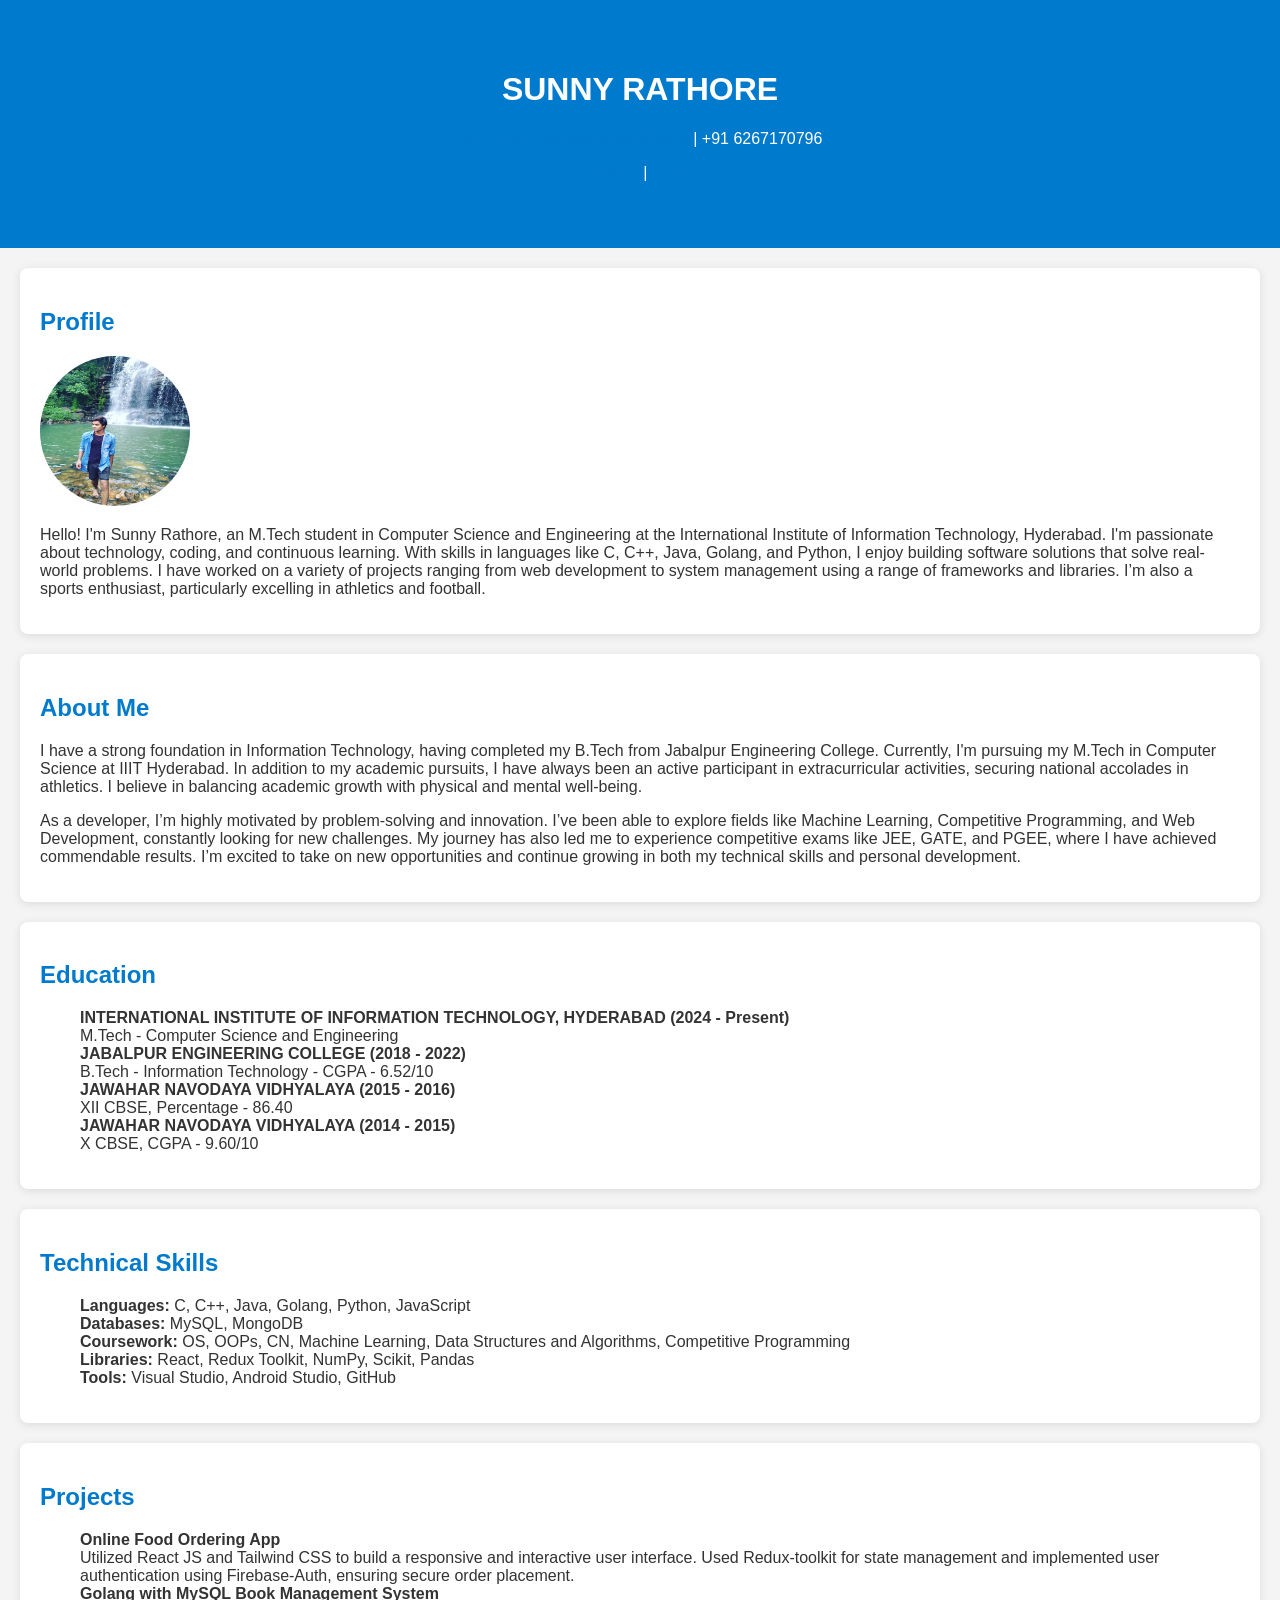
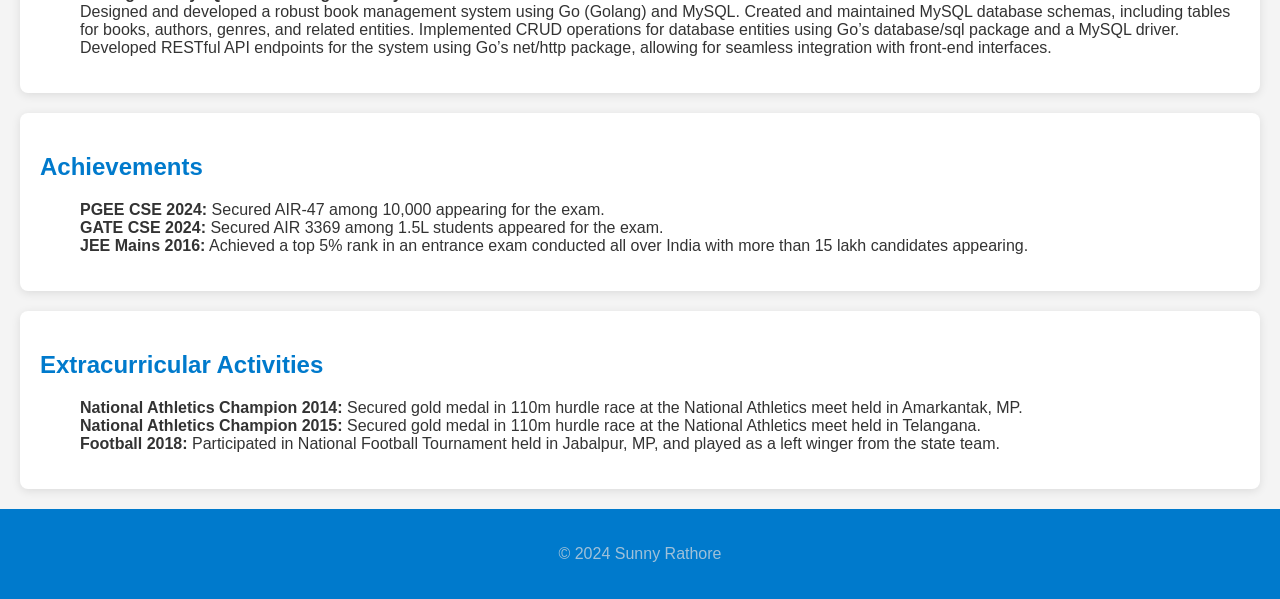
==== index.html @ d525d4cb "Update index.html" ====
<!DOCTYPE html>
<html lang="en">
<head>
    <meta charset="UTF-8">
    <meta name="viewport" content="width=device-width, initial-scale=1.0">
    <title>Sunny Rathore</title>
    <link rel="stylesheet" href="styles.css">
</head>
<body>
    <header>
        <h1>SUNNY RATHORE</h1>
        <p><a href="mailto:sunny.rathore@students.iiit.ac.in">sunny.rathore@students.iiit.ac.in</a> | +91 6267170796</p>
        <p><a href="https://linkedin.com/in/sunny-rathore">LinkedIn</a> | <a href="https://github.com/sinaatalay/rendercv">GitHub</a></p>
    </header>

    <section id="profile">
        <h2>Profile</h2>
        <img src="assets/profile pic.jpeg" alt="Profile Picture" class="profile-pic">
        <p>Hello! I'm Sunny Rathore, an M.Tech student in Computer Science and Engineering at the International Institute of Information Technology, Hyderabad. I'm passionate about technology, coding, and continuous learning. With skills in languages like C, C++, Java, Golang, and Python, I enjoy building software solutions that solve real-world problems. I have worked on a variety of projects ranging from web development to system management using a range of frameworks and libraries. I’m also a sports enthusiast, particularly excelling in athletics and football. </p>
    </section>

    <section>
        <h2>About Me</h2>
        <p>I have a strong foundation in Information Technology, having completed my B.Tech from Jabalpur Engineering College. Currently, I'm pursuing my M.Tech in Computer Science at IIIT Hyderabad. In addition to my academic pursuits, I have always been an active participant in extracurricular activities, securing national accolades in athletics. I believe in balancing academic growth with physical and mental well-being.</p>
        <p>As a developer, I’m highly motivated by problem-solving and innovation. I’ve been able to explore fields like Machine Learning, Competitive Programming, and Web Development, constantly looking for new challenges. My journey has also led me to experience competitive exams like JEE, GATE, and PGEE, where I have achieved commendable results. I’m excited to take on new opportunities and continue growing in both my technical skills and personal development.</p>
    </section>

    <section>
        <h2>Education</h2>
        <ul>
            <li><strong>INTERNATIONAL INSTITUTE OF INFORMATION TECHNOLOGY, HYDERABAD (2024 - Present)</strong><br>
            M.Tech - Computer Science and Engineering</li>
            <li><strong>JABALPUR ENGINEERING COLLEGE (2018 - 2022)</strong><br>
            B.Tech - Information Technology - CGPA - 6.52/10</li>
            <li><strong>JAWAHAR NAVODAYA VIDHYALAYA (2015 - 2016)</strong><br>
            XII CBSE, Percentage - 86.40</li>
            <li><strong>JAWAHAR NAVODAYA VIDHYALAYA (2014 - 2015)</strong><br>
            X CBSE, CGPA - 9.60/10</li>
        </ul>
    </section>

    <section>
        <h2>Technical Skills</h2>
        <ul>
            <li><strong>Languages:</strong> C, C++, Java, Golang, Python, JavaScript</li>
            <li><strong>Databases:</strong> MySQL, MongoDB</li>
            <li><strong>Coursework:</strong> OS, OOPs, CN, Machine Learning, Data Structures and Algorithms, Competitive Programming</li>
            <li><strong>Libraries:</strong> React, Redux Toolkit, NumPy, Scikit, Pandas</li>
            <li><strong>Tools:</strong> Visual Studio, Android Studio, GitHub</li>
        </ul>
    </section>

    <section>
        <h2>Projects</h2>
        <ul>
            <li><strong>Online Food Ordering App</strong><br>
            Utilized React JS and Tailwind CSS to build a responsive and interactive user interface. Used Redux-toolkit for state management and implemented user authentication using Firebase-Auth, ensuring secure order placement.</li>
            <li><strong>Golang with MySQL Book Management System</strong><br>
            Designed and developed a robust book management system using Go (Golang) and MySQL. Created and maintained MySQL database schemas, including tables for books, authors, genres, and related entities. Implemented CRUD operations for database entities using Go’s database/sql package and a MySQL driver. Developed RESTful API endpoints for the system using Go’s net/http package, allowing for seamless integration with front-end interfaces.</li>
        </ul>
    </section>

    <section>
        <h2>Achievements</h2>
        <ul>
            <li><strong>PGEE CSE 2024:</strong> Secured AIR-47 among 10,000 appearing for the exam.</li>
            <li><strong>GATE CSE 2024:</strong> Secured AIR 3369 among 1.5L students appeared for the exam.</li>
            <li><strong>JEE Mains 2016:</strong> Achieved a top 5% rank in an entrance exam conducted all over India with more than 15 lakh candidates appearing.</li>
        </ul>
    </section>

    <section>
        <h2>Extracurricular Activities</h2>
        <ul>
            <li><strong>National Athletics Champion 2014:</strong> Secured gold medal in 110m hurdle race at the National Athletics meet held in Amarkantak, MP.</li>
            <li><strong>National Athletics Champion 2015:</strong> Secured gold medal in 110m hurdle race at the National Athletics meet held in Telangana.</li>
            <li><strong>Football 2018:</strong> Participated in National Football Tournament held in Jabalpur, MP, and played as a left winger from the state team.</li>
        </ul>
    </section>

    <footer>
        <p>&copy; 2024 Sunny Rathore</p>
    </footer>
</body>
</html>
---- styles.css ----
body {
    font-family: Arial, sans-serif;
    margin: 0;
    padding: 0;
    background-color: #f4f4f4;
    color: #333;
  }
  
  header {
    text-align: center;
    padding: 50px;
    background-color: #007acc;
    color: white;
  }
  
  .profile-pic {
    width: 150px;
    height: 150px;
    border-radius: 50%;
  }
  
  section {
    padding: 20px;
    margin: 20px;
    background-color: white;
    border-radius: 8px;
    box-shadow: 0 2px 10px rgba(0, 0, 0, 0.1);
  }
  
  h2 {
    color: #007acc;
  }
  
  ul {
    list-style-type: none;
  }
  
  a {
    color: #007acc;
    text-decoration: none;
  }
  
  a:hover {
    text-decoration: underline;
  }
  
  footer {
    text-align: center;
    padding: 20px;
    background-color: #007acc;
    color: rgb(159, 193, 217);
  }
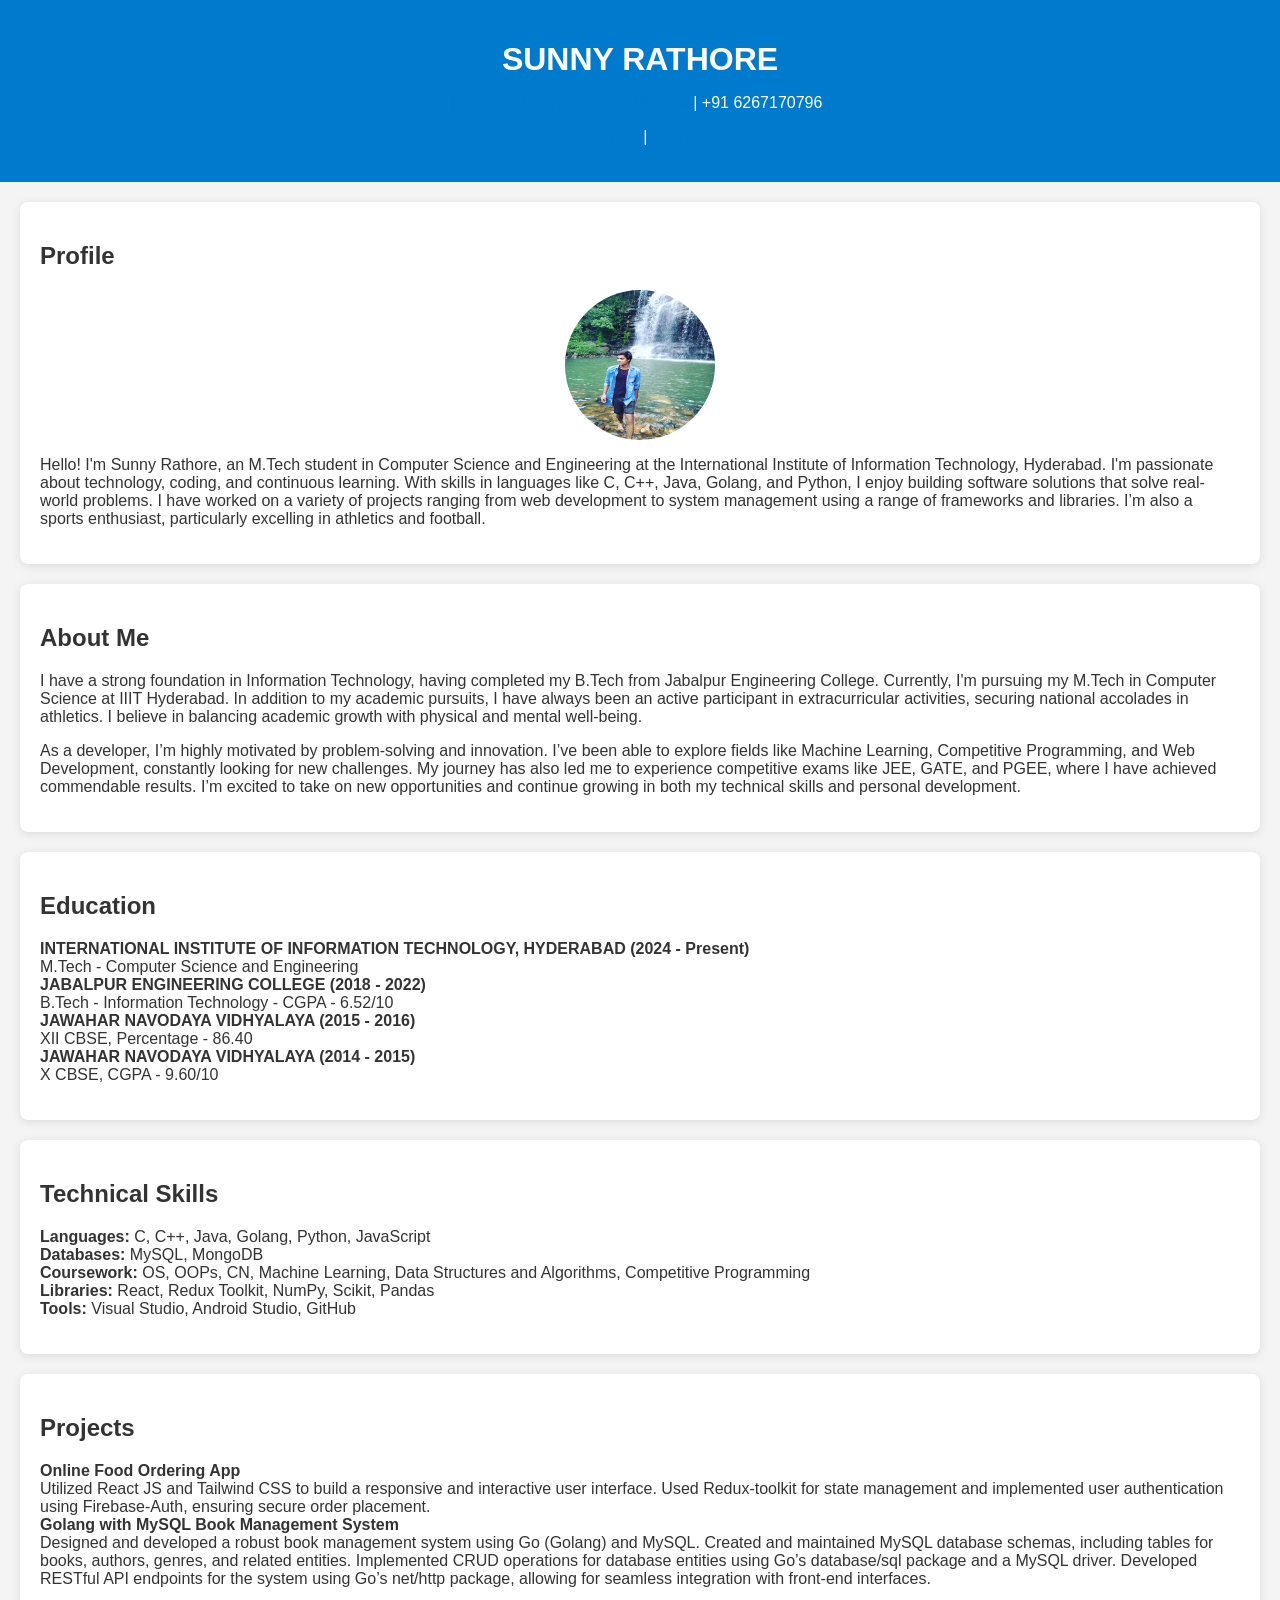
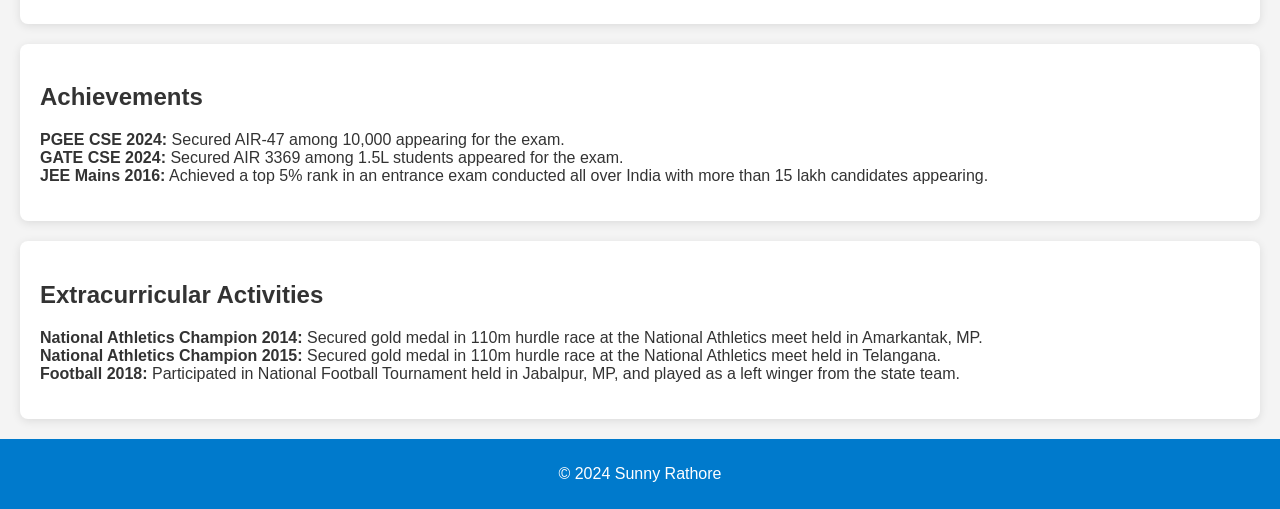
==== commit 5e66d6b0: "Update index.html" ====
--- a/index.html
+++ b/index.html
@@ -10,7 +10,7 @@
     <header>
         <h1>SUNNY RATHORE</h1>
         <p><a href="mailto:sunny.rathore@students.iiit.ac.in">sunny.rathore@students.iiit.ac.in</a> | +91 6267170796</p>
-        <p><a href="https://linkedin.com/in/sunny-rathore">LinkedIn</a> | <a href="https://github.com/sinaatalay/rendercv">GitHub</a></p>
+        <p><a href="https://in.linkedin.com/in/sunny-rathore-50b428182">LinkedIn</a> | <a href="https://github.com/sinaatalay/rendercv">GitHub</a></p>
     </header>
 
     <section id="profile">
--- a/styles.css
+++ b/styles.css
@@ -1,53 +1,55 @@
 body {
-    font-family: Arial, sans-serif;
-    margin: 0;
-    padding: 0;
-    background-color: #f4f4f4;
-    color: #333;
-  }
-  
-  header {
-    text-align: center;
-    padding: 50px;
-    background-color: #007acc;
-    color: white;
-  }
-  
-  .profile-pic {
-    width: 150px;
-    height: 150px;
-    border-radius: 50%;
-  }
-  
-  section {
-    padding: 20px;
-    margin: 20px;
-    background-color: white;
-    border-radius: 8px;
-    box-shadow: 0 2px 10px rgba(0, 0, 0, 0.1);
-  }
-  
-  h2 {
-    color: #007acc;
-  }
-  
-  ul {
-    list-style-type: none;
-  }
-  
-  a {
-    color: #007acc;
-    text-decoration: none;
-  }
-  
-  a:hover {
-    text-decoration: underline;
-  }
-  
-  footer {
-    text-align: center;
-    padding: 20px;
-    background-color: #007acc;
-    color: rgb(159, 193, 217);
-  }
-  +  font-family: Arial, sans-serif;
+  margin: 0;
+  padding: 0;
+  background-color: #f4f4f4;
+  color: #333;
+}
+
+header {
+  text-align: center;
+  padding: 20px;
+  background-color: #007acc;
+  color: white;
+}
+
+h1 {
+  margin-bottom: 5px;
+}
+
+.profile-pic {
+  width: 150px;
+  height: 150px;
+  border-radius: 50%;
+  margin: 10px auto;
+  display: block;
+}
+
+section {
+  margin: 20px;
+  padding: 20px;
+  background-color: white;
+  border-radius: 8px;
+  box-shadow: 0 2px 10px rgba(0, 0, 0, 0.1);
+}
+
+footer {
+  text-align: center;
+  padding: 10px;
+  background-color: #007acc;
+  color: white;
+}
+
+a {
+  color: #007acc;
+  text-decoration: none;
+}
+
+a:hover {
+  text-decoration: underline;
+}
+
+ul {
+  list-style-type: none;
+  padding-left: 0;
+}
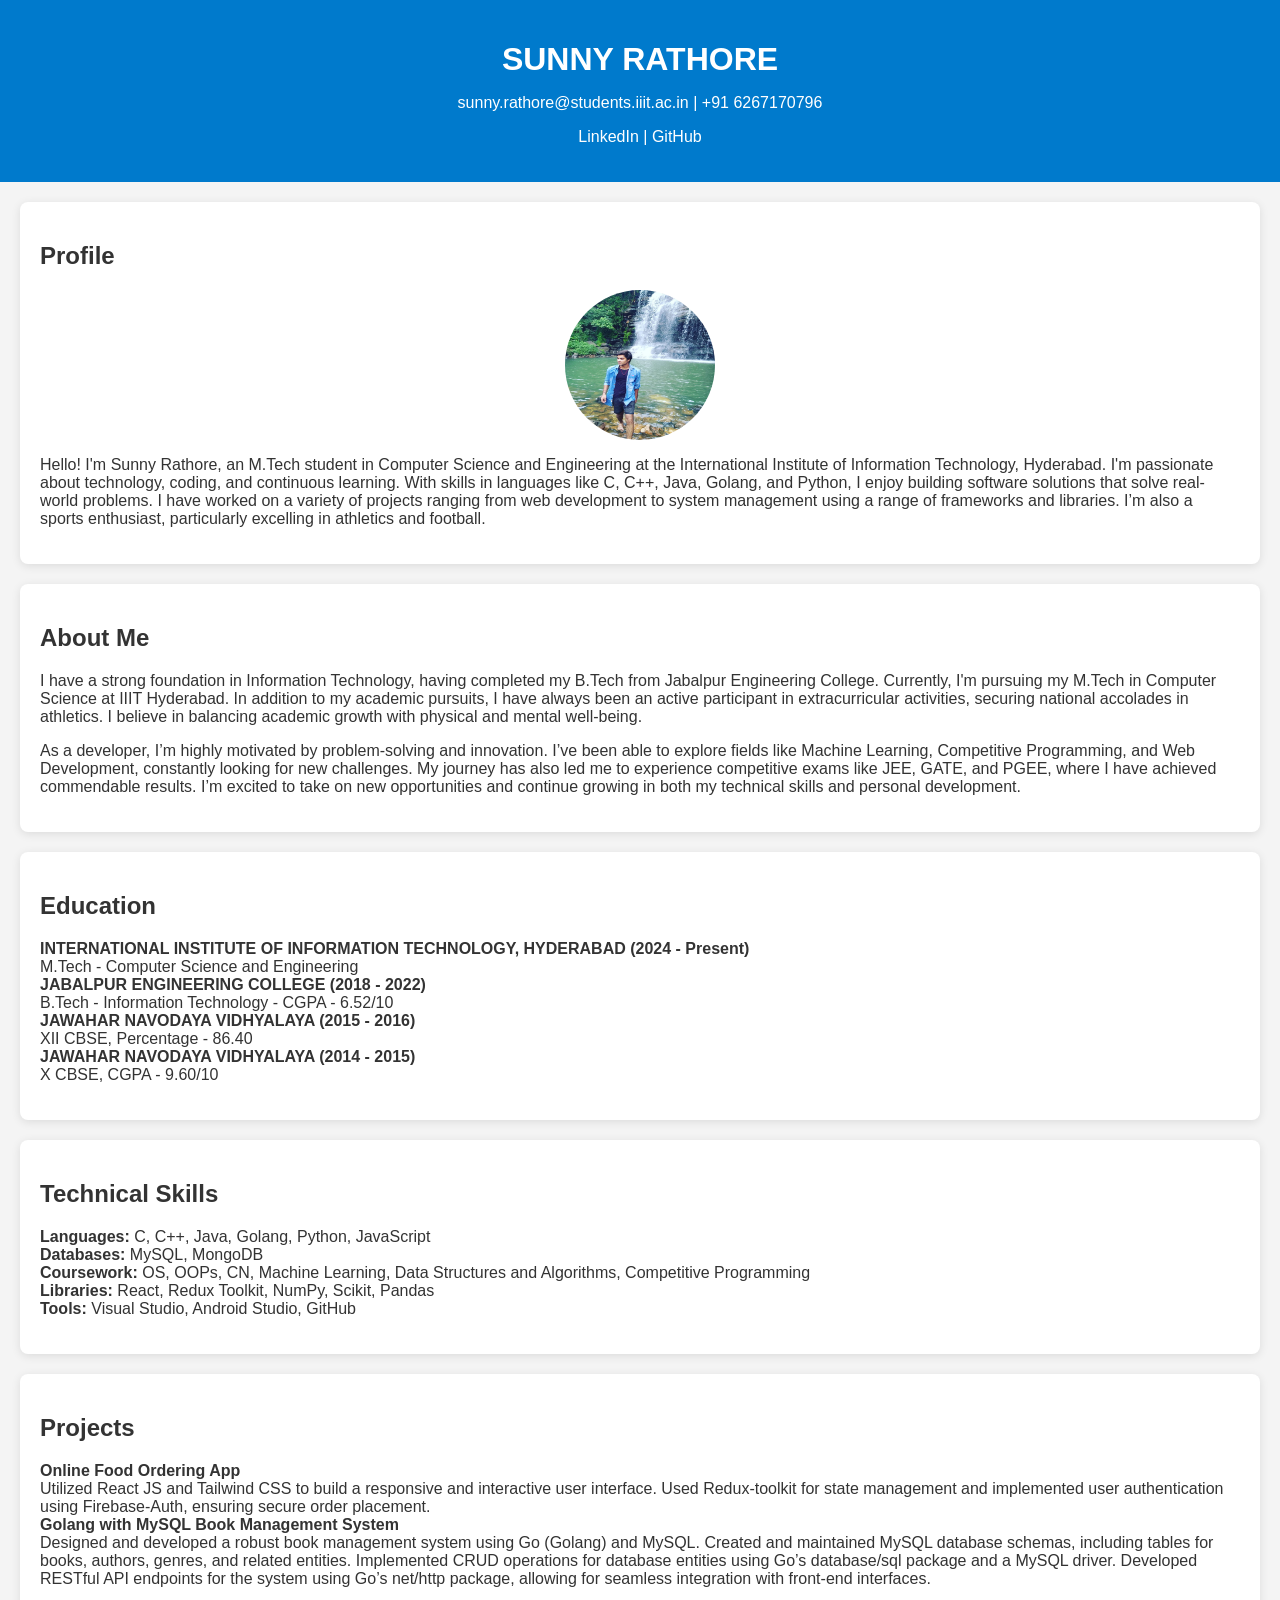
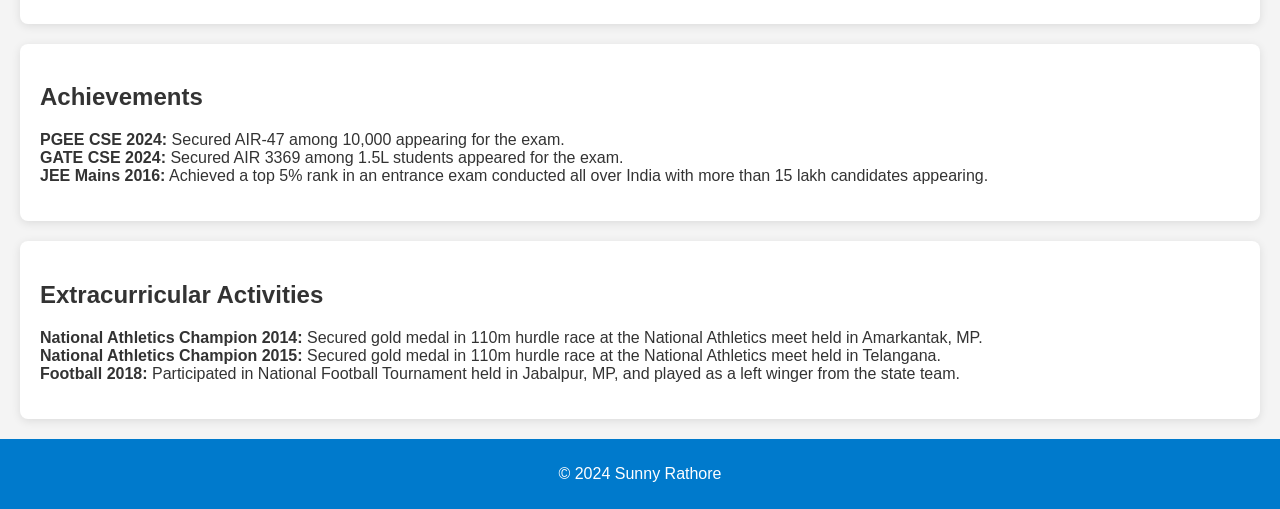
==== commit 4b8057e4: "Update index.html" ====
--- a/index.html
+++ b/index.html
@@ -10,7 +10,7 @@
     <header>
         <h1>SUNNY RATHORE</h1>
         <p><a href="mailto:sunny.rathore@students.iiit.ac.in">sunny.rathore@students.iiit.ac.in</a> | +91 6267170796</p>
-        <p><a href="https://in.linkedin.com/in/sunny-rathore-50b428182">LinkedIn</a> | <a href="https://github.com/sinaatalay/rendercv">GitHub</a></p>
+        <p><a href="https://linkedin.com/in/sunny-rathore">LinkedIn</a> | <a href="https://github.com/sinaatalay/rendercv">GitHub</a></p>
     </header>
 
     <section id="profile">
--- a/styles.css
+++ b/styles.css
@@ -40,8 +40,9 @@
   color: white;
 }
 
+/* Style for Links */
 a {
-  color: #007acc;
+  color: white; /* Change link color to white */
   text-decoration: none;
 }
 
@@ -49,6 +50,11 @@
   text-decoration: underline;
 }
 
+/* Make the phone number white */
+header p {
+  color: white; /* This makes the phone number white */
+}
+
 ul {
   list-style-type: none;
   padding-left: 0;
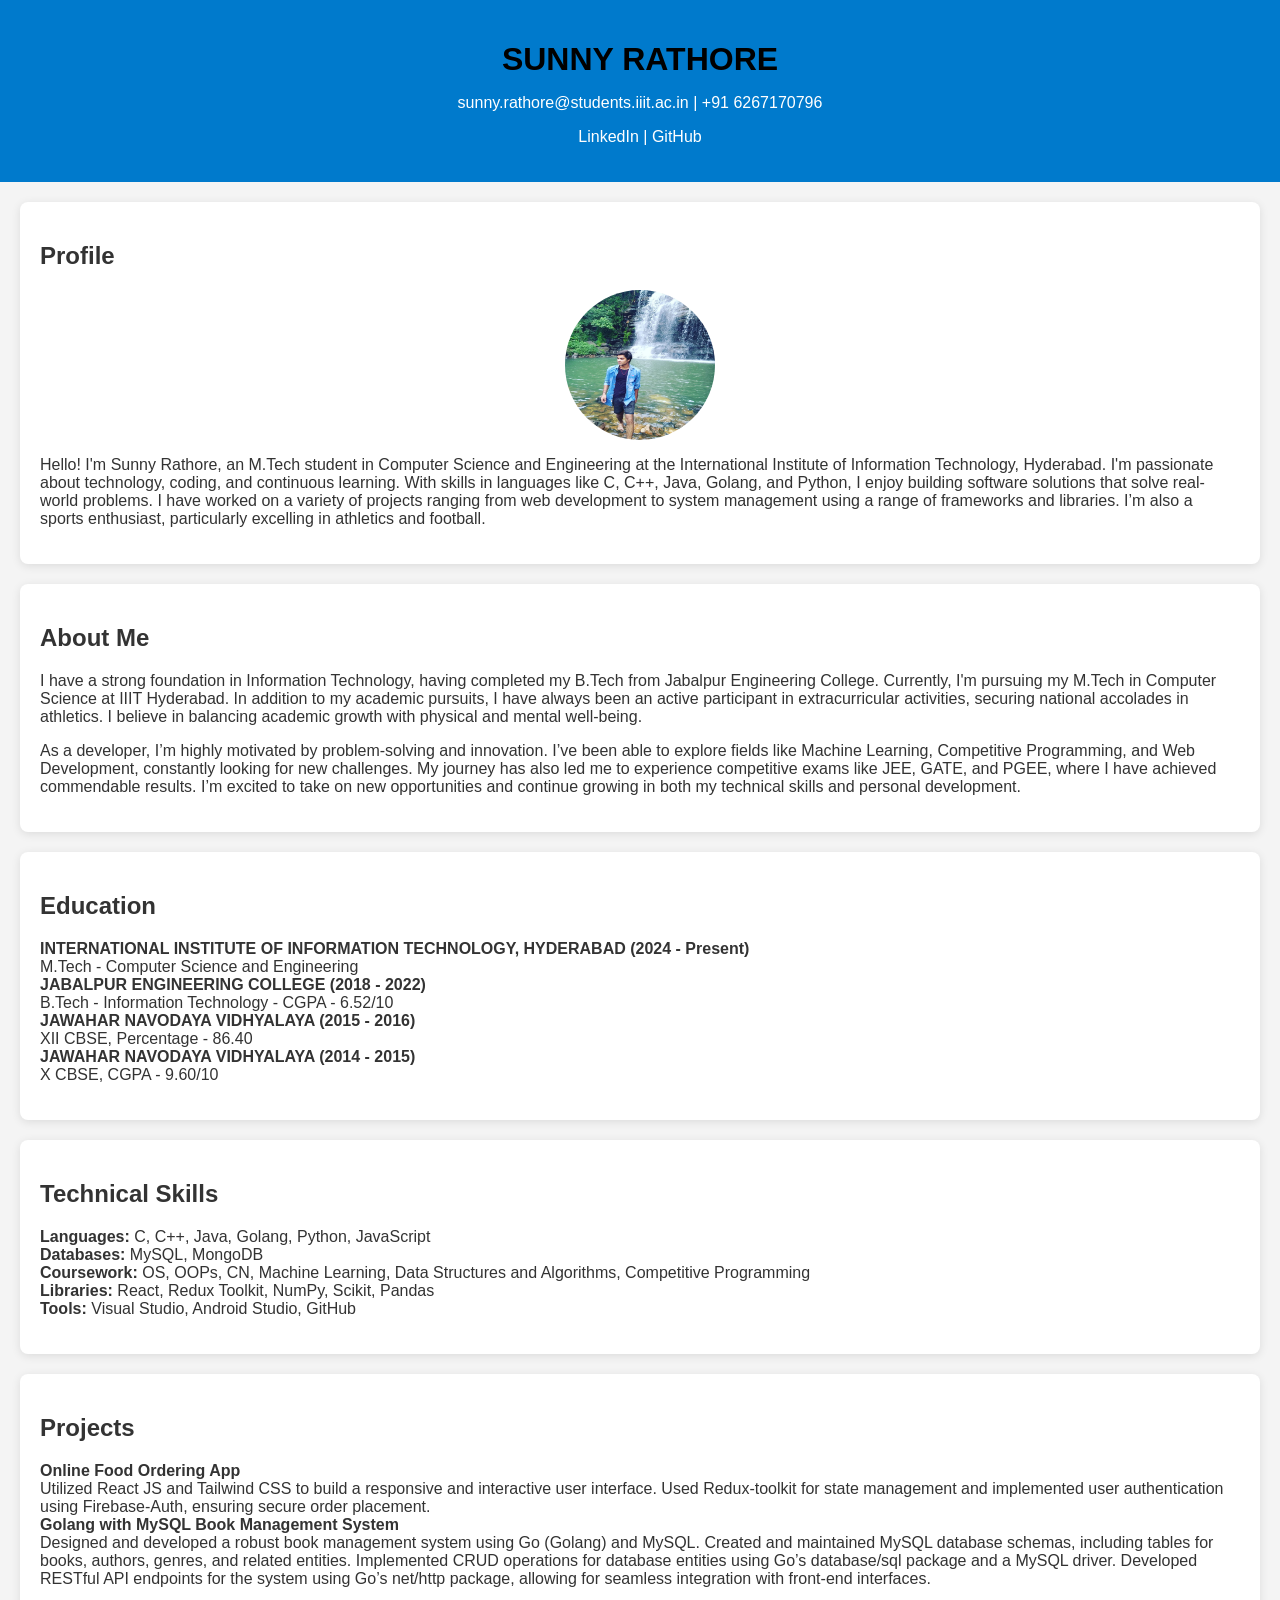
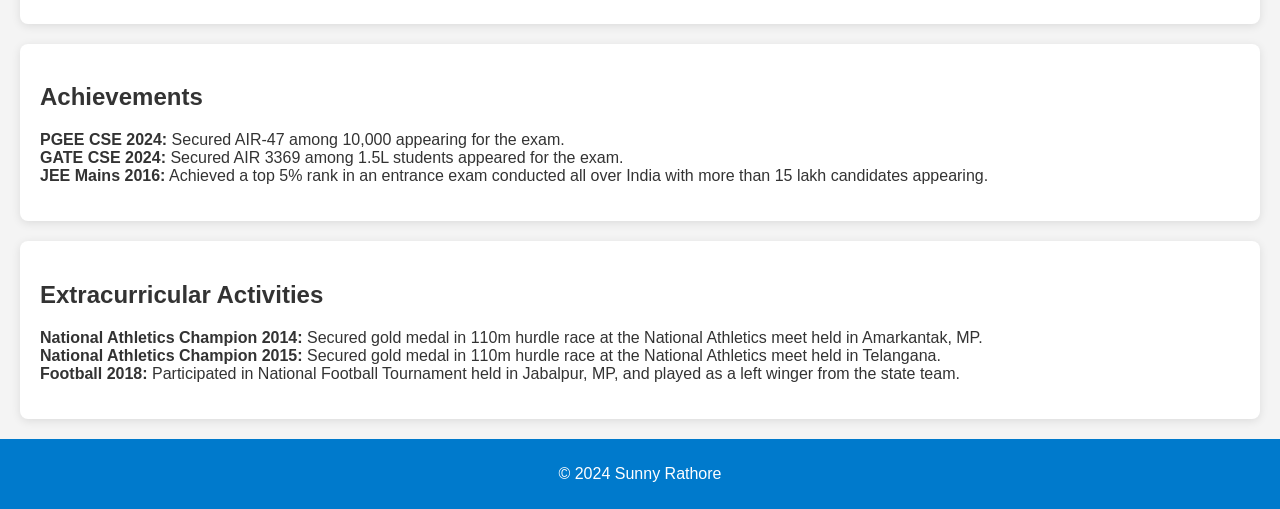
==== commit 43f79143: "Update index.html" ====
--- a/index.html
+++ b/index.html
@@ -10,7 +10,7 @@
     <header>
         <h1>SUNNY RATHORE</h1>
         <p><a href="mailto:sunny.rathore@students.iiit.ac.in">sunny.rathore@students.iiit.ac.in</a> | +91 6267170796</p>
-        <p><a href="https://linkedin.com/in/sunny-rathore">LinkedIn</a> | <a href="https://github.com/sinaatalay/rendercv">GitHub</a></p>
+        <p><a href="https://in.linkedin.com/in/sunny-rathore-50b428182">LinkedIn</a> | <a href="https://github.com/sinaatalay/rendercv">GitHub</a></p>
     </header>
 
     <section id="profile">
--- a/styles.css
+++ b/styles.css
@@ -10,7 +10,7 @@
   text-align: center;
   padding: 20px;
   background-color: #007acc;
-  color: white;
+  color: black;
 }
 
 h1 {
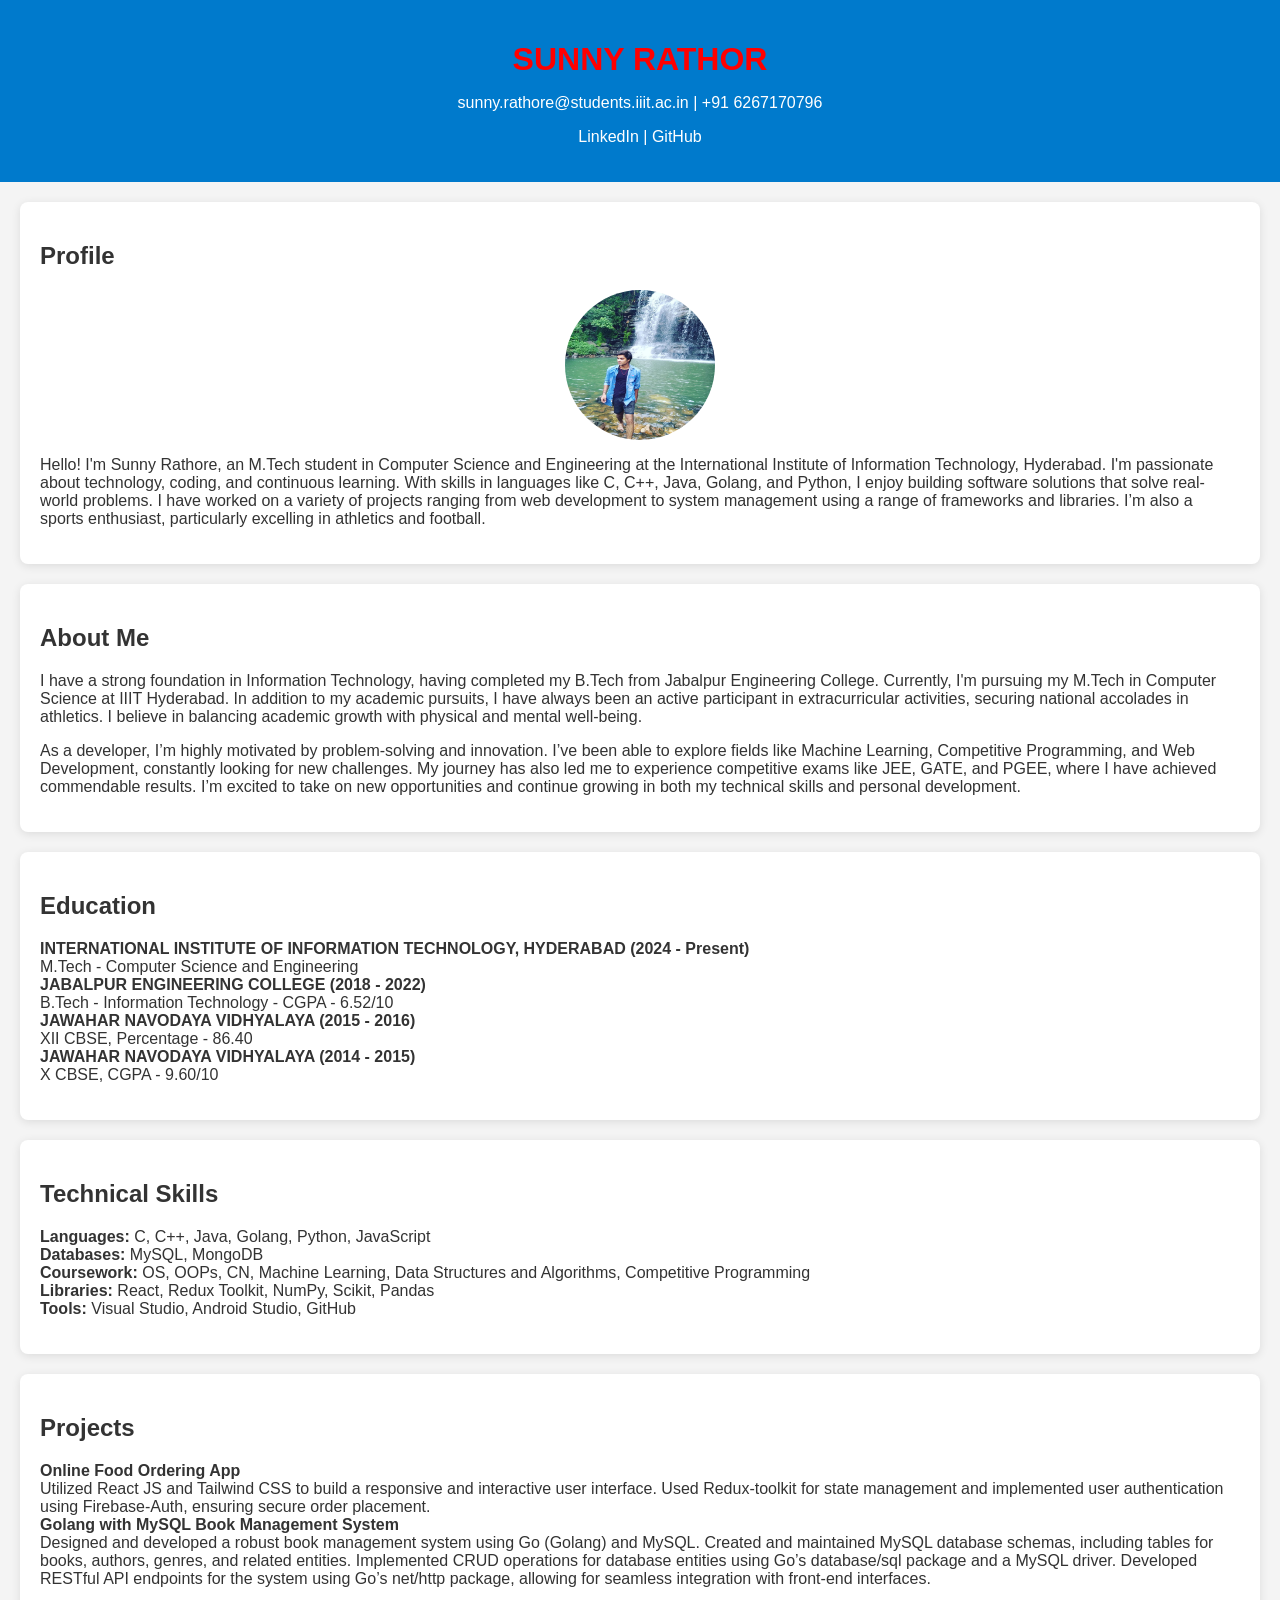
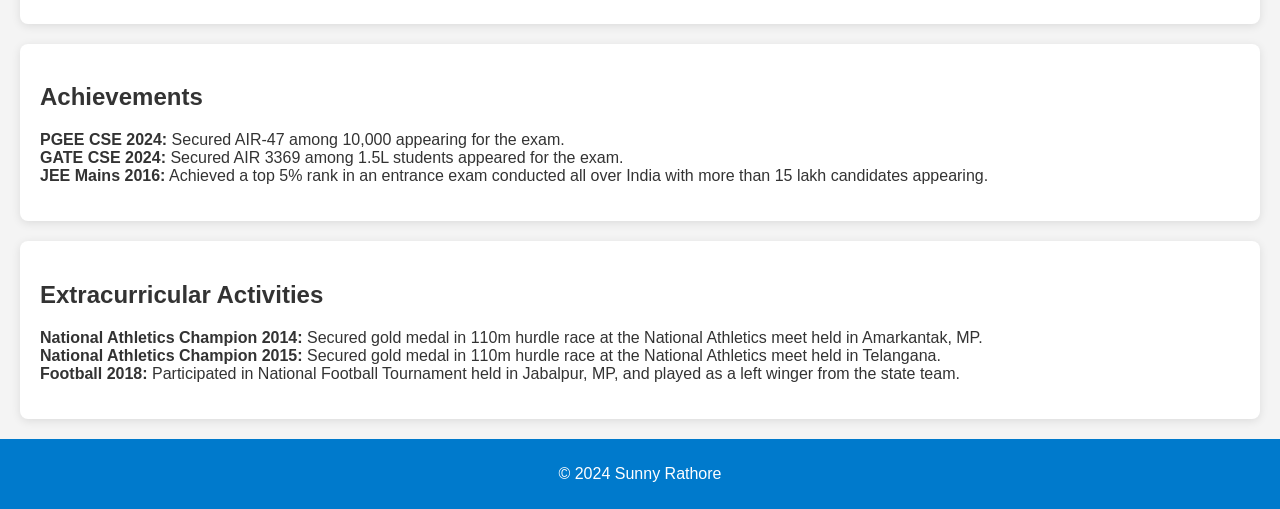
==== commit 9692793f: "Update index.html" ====
--- a/index.html
+++ b/index.html
@@ -8,7 +8,7 @@
 </head>
 <body>
     <header>
-        <h1>SUNNY RATHORE</h1>
+        <h1>SUNNY RATHOR</h1>
         <p><a href="mailto:sunny.rathore@students.iiit.ac.in">sunny.rathore@students.iiit.ac.in</a> | +91 6267170796</p>
         <p><a href="https://in.linkedin.com/in/sunny-rathore-50b428182">LinkedIn</a> | <a href="https://github.com/sinaatalay/rendercv">GitHub</a></p>
     </header>
--- a/styles.css
+++ b/styles.css
@@ -10,7 +10,7 @@
   text-align: center;
   padding: 20px;
   background-color: #007acc;
-  color: black;
+  color: red;
 }
 
 h1 {
@@ -20,7 +20,7 @@
 .profile-pic {
   width: 150px;
   height: 150px;
-  border-radius: 50%;
+  border-radius: 80%;
   margin: 10px auto;
   display: block;
 }
@@ -42,7 +42,7 @@
 
 /* Style for Links */
 a {
-  color: white; /* Change link color to white */
+  color:white; /* Change link color to white */
   text-decoration: none;
 }
 
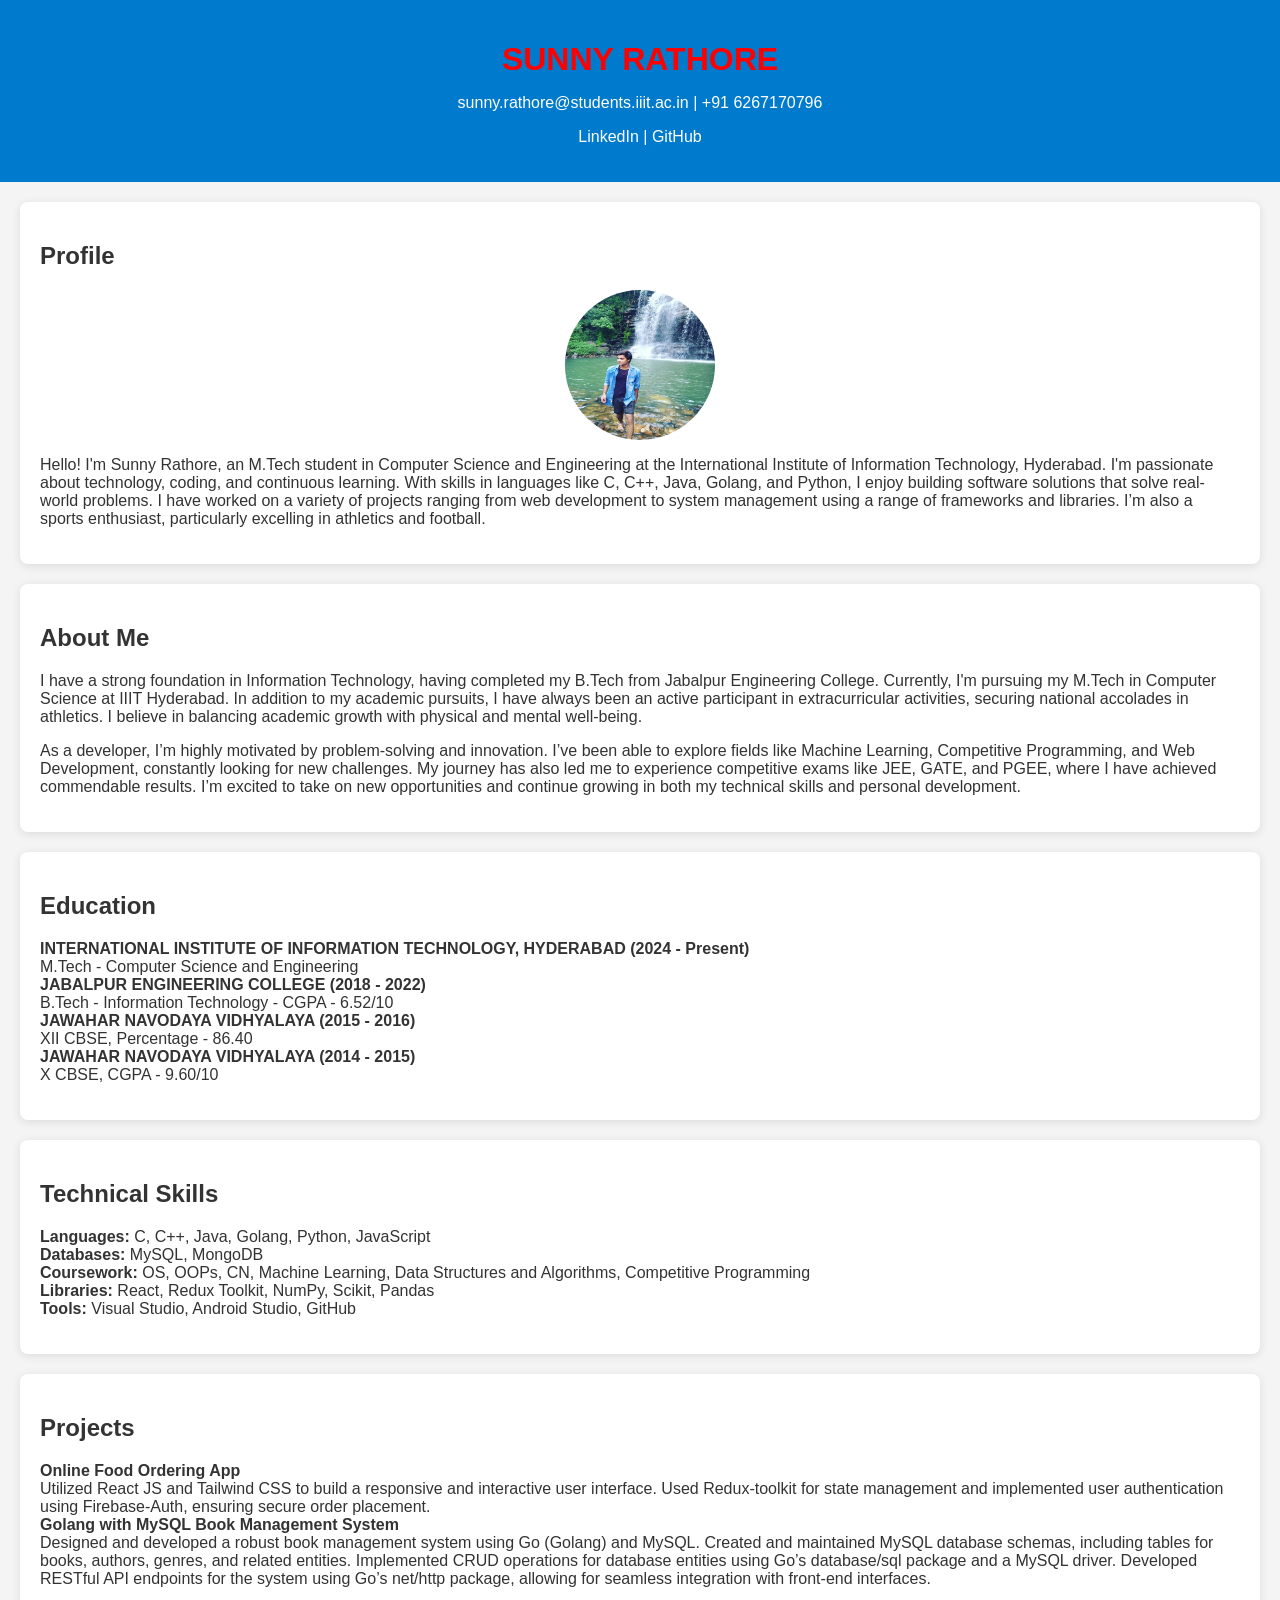
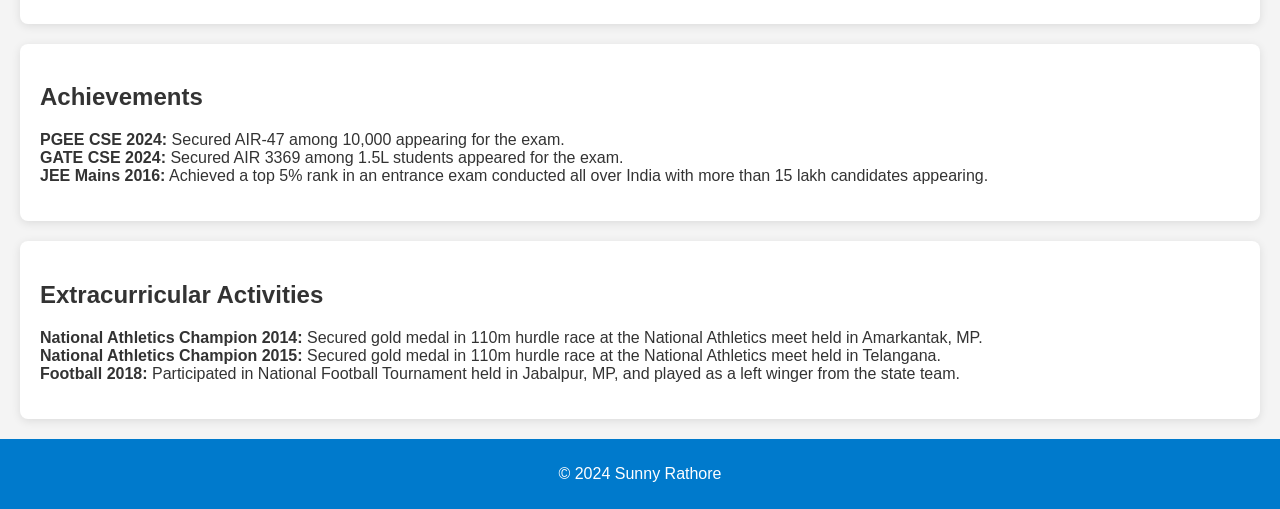
==== commit 2cae336a: "Update index.html" ====
--- a/index.html
+++ b/index.html
@@ -8,7 +8,7 @@
 </head>
 <body>
     <header>
-        <h1>SUNNY RATHOR</h1>
+        <h1>SUNNY RATHORE</h1>
         <p><a href="mailto:sunny.rathore@students.iiit.ac.in">sunny.rathore@students.iiit.ac.in</a> | +91 6267170796</p>
         <p><a href="https://in.linkedin.com/in/sunny-rathore-50b428182">LinkedIn</a> | <a href="https://github.com/sinaatalay/rendercv">GitHub</a></p>
     </header>
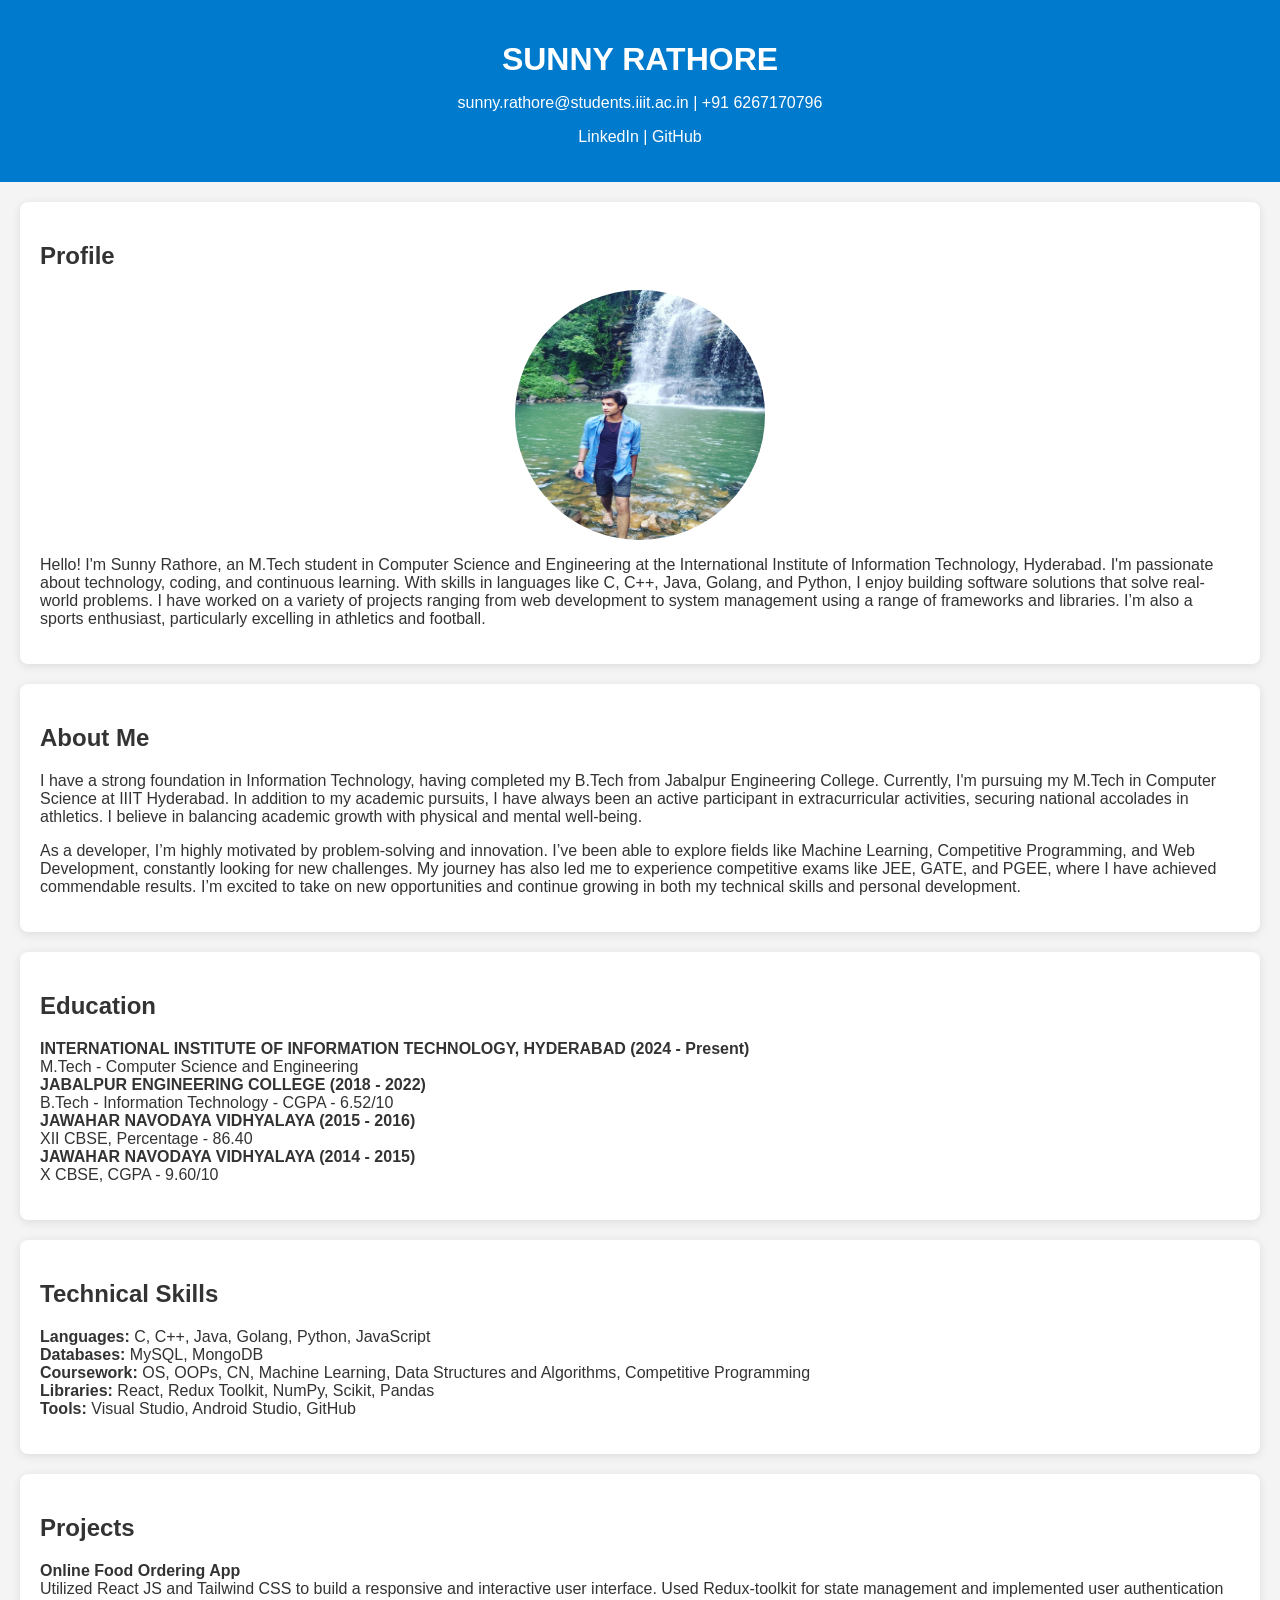
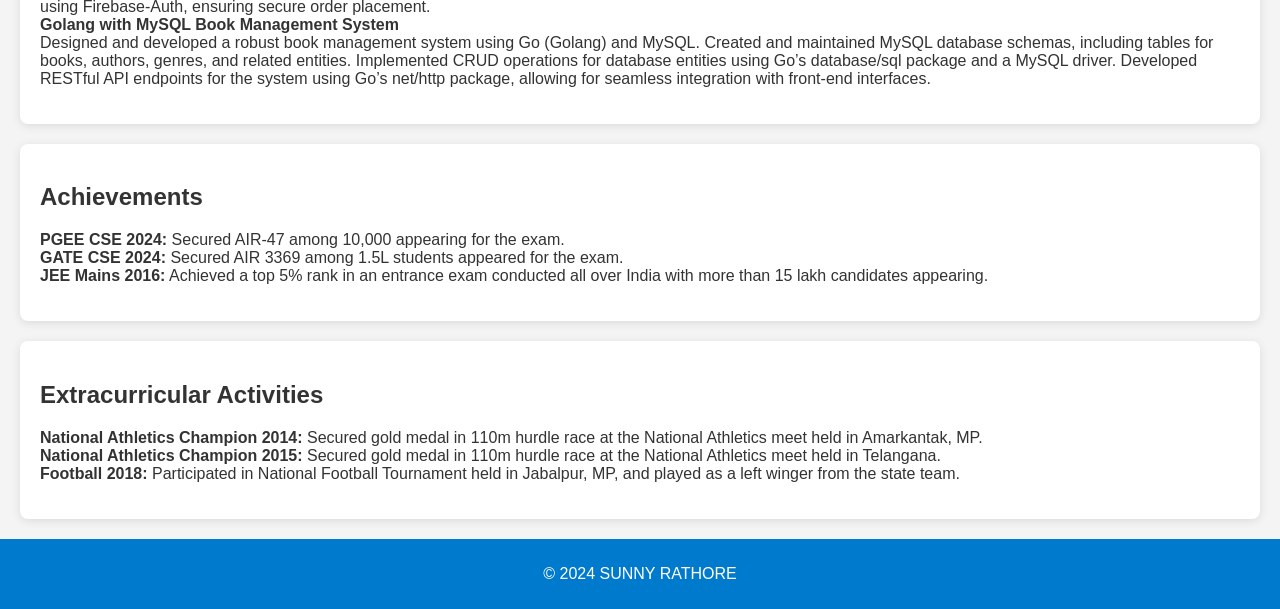
==== commit 257914c3: "Update index.html" ====
--- a/index.html
+++ b/index.html
@@ -79,7 +79,7 @@
     </section>
 
     <footer>
-        <p>&copy; 2024 Sunny Rathore</p>
+        <p>&copy; 2024 SUNNY RATHORE</p>
     </footer>
 </body>
 </html>
--- a/styles.css
+++ b/styles.css
@@ -10,7 +10,7 @@
   text-align: center;
   padding: 20px;
   background-color: #007acc;
-  color: red;
+  color:white;
 }
 
 h1 {
@@ -18,8 +18,8 @@
 }
 
 .profile-pic {
-  width: 150px;
-  height: 150px;
+  width: 250px;
+  height: 250px;
   border-radius: 80%;
   margin: 10px auto;
   display: block;
